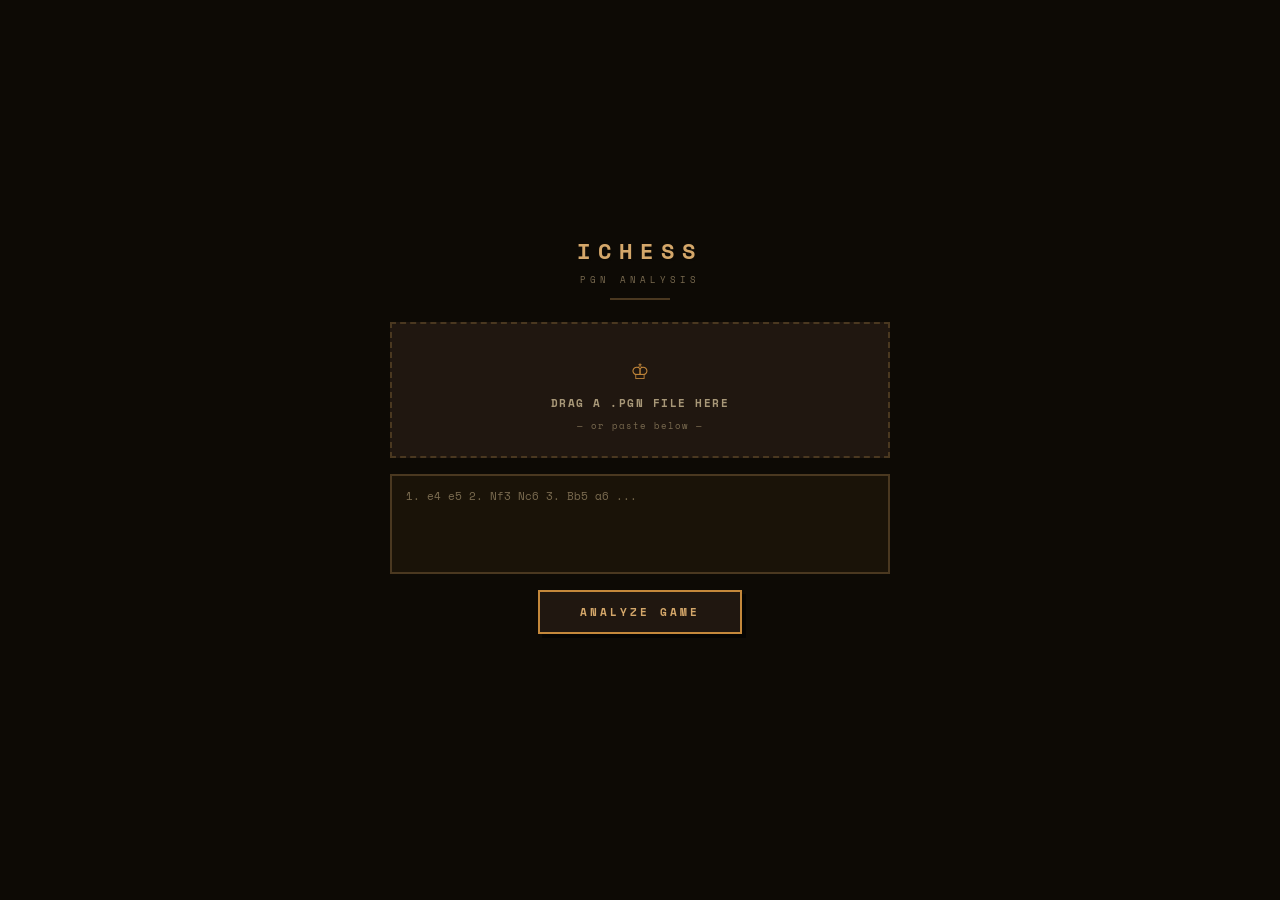
==== pgn/index.html @ dcc6f766 "PGN added (bit buggy)" ====
<!DOCTYPE html>
<html lang="en">
<head>
  <meta charset="UTF-8">
  <meta name="viewport" content="width=device-width, initial-scale=1.0">
  <title>iChess — PGN Analysis</title>
  <link rel="stylesheet" href="index.css">
</head>
<body>
  <div id="app">
    <!-- ─── Input Screen ──────────────────────────────────────────────── -->
    <div id="input-screen">
      <div class="input-header">
        <div class="input-title">iChess</div>
        <div class="input-sub">PGN ANALYSIS</div>
        <div class="input-divider"></div>
      </div>
      <div id="drop-zone">
        <div class="drop-icon">♔</div>
        <div class="drop-text">Drag a .pgn file here</div>
        <div class="drop-or">— or paste below —</div>
      </div>
      <textarea id="pgn-input" placeholder="1. e4 e5 2. Nf3 Nc6 3. Bb5 a6 ..." spellcheck="false"></textarea>
      <button id="analyze-btn">ANALYZE GAME</button>
      <div id="error-msg"></div>
    </div>

    <!-- ─── Analysis Screen ───────────────────────────────────────────── -->
    <div id="analysis-screen" style="display:none">
      <div class="analysis-header">
        <div class="analysis-brand">
          <div class="analysis-title">iChess</div>
          <div class="analysis-sub">PGN ANALYSIS</div>
        </div>
        <div class="header-spacer"></div>
        <button id="back-btn" class="header-btn">NEW GAME</button>
      </div>

      <div id="progress-bar" style="display:none">
        <div class="progress-track">
          <div class="progress-fill" id="progress-fill"></div>
        </div>
        <div class="progress-label" id="progress-label">Analyzing move 0 / 0...</div>
      </div>

      <div class="analysis-layout">
        <!-- Left: Board -->
        <div class="board-panel">
          <div class="board-wrapper">
            <div class="eval-column">
              <div class="eval-label">BLACK</div>
              <div id="eval-bar">
                <div id="eval-fill"></div>
              </div>
              <div id="eval-text">0.0</div>
              <div class="eval-label">WHITE</div>
            </div>
            <div class="board-column">
              <div id="board"></div>
              <div class="board-controls">
                <button class="ctrl-btn" id="btn-start">⏮</button>
                <button class="ctrl-btn" id="btn-prev">◀</button>
                <span id="move-counter">0 / 0</span>
                <button class="ctrl-btn" id="btn-next">▶</button>
                <button class="ctrl-btn" id="btn-end">⏭</button>
              </div>
            </div>
          </div>
        </div>

        <!-- Right: Info Panel -->
        <div class="info-panel">
          <div id="accuracy-widget"></div>
          <div id="move-list-container">
            <div class="move-list-header">MOVES</div>
            <div id="move-list"></div>
          </div>
          <div id="tallies"></div>
        </div>
      </div>
    </div>
  </div>
  <script src="../engine/chess_min.js"></script>
  <script src="index.js"></script>
</body>
</html>
---- pgn/index.css ----
@import url('https://fonts.googleapis.com/css2?family=Space+Mono:wght@400;700&display=swap');

*, *::before, *::after { box-sizing: border-box; margin: 0; padding: 0; }

:root {
  --olive-vivid:   #C4883B;
  --olive-bright:  #D4A76A;
  --olive-mid:     #8B6914;
  --olive-border:  rgba(196,136,59,0.45);
  --bg-panel:      #1A1308;
  --bg-deep:       #0D0A05;
  --bg-card:       #201710;
  --bg-hover:      #28200F;
  --border-strong: #4A3820;
  --danger:        #B84A4A;
  --grey-fish:     #F0E6D4;
  --text-main:     #F0E6D4;
  --text-soft:     #A89878;
  --text-dim:      #7A6B50;
  --font-mono:     'Space Mono', ui-monospace, monospace;
  --square-light:  #E8D9B0;
  --square-dark:   #A0784C;
  --square-hl:     rgba(196,136,59,0.42);
}

html, body {
  width: 100%; height: 100%;
  background: var(--bg-deep);
  font-family: var(--font-mono);
  color: var(--text-main);
  overflow: hidden;
}

#app {
  width: 100%; height: 100%;
  display: flex;
  flex-direction: column;
}

/* ═══════════════════════════════════════════════════════════════════════════
   INPUT SCREEN
   ═══════════════════════════════════════════════════════════════════════════ */

#input-screen {
  display: flex;
  flex-direction: column;
  align-items: center;
  justify-content: center;
  height: 100%;
  gap: 16px;
  padding: 40px 24px;
}

.input-header {
  text-align: center;
  margin-bottom: 6px;
}

.input-title {
  font-size: 22px;
  font-weight: 700;
  letter-spacing: 8px;
  text-transform: uppercase;
  color: var(--olive-bright);
  text-shadow: 2px 2px 0 var(--bg-deep);
}

.input-sub {
  font-size: 9px;
  letter-spacing: 4px;
  text-transform: uppercase;
  color: var(--text-dim);
  margin-top: 6px;
}

.input-divider {
  width: 60px;
  height: 2px;
  background: var(--border-strong);
  margin: 12px auto 0;
}

#drop-zone {
  width: 100%;
  max-width: 500px;
  border: 2px dashed var(--border-strong);
  background: var(--bg-card);
  padding: 24px;
  text-align: center;
  cursor: pointer;
  transition: all .12s steps(2,end);
}

#drop-zone.dragover {
  border-color: var(--olive-vivid);
  background: var(--bg-hover);
  box-shadow: inset 0 0 30px rgba(196,136,59,0.08);
}

.drop-icon {
  font-size: 28px;
  color: var(--olive-vivid);
  margin-bottom: 6px;
}

.drop-text {
  font-size: 11px;
  font-weight: 700;
  letter-spacing: 1.5px;
  text-transform: uppercase;
  color: var(--text-soft);
}

.drop-or {
  font-size: 9px;
  color: var(--text-dim);
  margin-top: 8px;
  letter-spacing: 1px;
}

#pgn-input {
  width: 100%;
  max-width: 500px;
  height: 100px;
  background: var(--bg-panel);
  border: 2px solid var(--border-strong);
  color: var(--text-main);
  font-family: var(--font-mono);
  font-size: 11px;
  line-height: 1.6;
  padding: 12px 14px;
  resize: none;
  outline: none;
  transition: border-color .1s steps(2,end);
}

#pgn-input:focus {
  border-color: var(--olive-vivid);
  box-shadow: 4px 4px 0 rgba(0,0,0,.5);
}

#pgn-input::placeholder { color: var(--text-dim); }

#analyze-btn {
  padding: 12px 40px;
  font-family: var(--font-mono);
  font-size: 11px;
  font-weight: 700;
  letter-spacing: 3px;
  text-transform: uppercase;
  background: var(--bg-card);
  border: 2px solid var(--olive-vivid);
  color: var(--olive-bright);
  cursor: pointer;
  transition: all .1s steps(2,end);
  box-shadow: 4px 4px 0 rgba(0,0,0,.6);
}

#analyze-btn:hover {
  transform: translate(-1px,-1px);
  box-shadow: 5px 5px 0 rgba(0,0,0,.6);
  background: var(--bg-hover);
  color: #fff;
}

#analyze-btn:active {
  transform: translate(2px,2px);
  box-shadow: 1px 1px 0 rgba(0,0,0,.6);
}

#error-msg {
  font-size: 11px;
  color: var(--danger);
  min-height: 16px;
  letter-spacing: .5px;
}

/* ═══════════════════════════════════════════════════════════════════════════
   ANALYSIS SCREEN
   ═══════════════════════════════════════════════════════════════════════════ */

#analysis-screen {
  display: flex;
  flex-direction: column;
  height: 100%;
}

/* ─── Header ───────────────────────────────────────────────────────────── */

.analysis-header {
  display: flex;
  align-items: center;
  padding: 8px 16px;
  border-bottom: 2px solid var(--border-strong);
  background: var(--bg-panel);
  flex-shrink: 0;
  gap: 12px;
}

.analysis-brand { display: flex; align-items: baseline; gap: 10px; }

.analysis-title {
  font-size: 12px;
  font-weight: 700;
  letter-spacing: 4px;
  text-transform: uppercase;
  color: var(--olive-bright);
}

.analysis-sub {
  font-size: 8px;
  letter-spacing: 2px;
  text-transform: uppercase;
  color: var(--text-dim);
}

.header-spacer { flex: 1; }

.header-btn {
  padding: 5px 12px;
  font-family: var(--font-mono);
  font-size: 9px;
  font-weight: 700;
  letter-spacing: 1.5px;
  text-transform: uppercase;
  background: var(--bg-card);
  border: 2px solid var(--border-strong);
  color: var(--text-soft);
  cursor: pointer;
  transition: all .1s steps(2,end);
  box-shadow: 2px 2px 0 rgba(0,0,0,.5);
}

.header-btn:hover {
  transform: translate(-1px,-1px);
  box-shadow: 3px 3px 0 rgba(0,0,0,.5);
  border-color: var(--olive-vivid);
  color: var(--text-main);
}

/* ─── Progress ─────────────────────────────────────────────────────────── */

#progress-bar {
  padding: 8px 16px;
  background: var(--bg-panel);
  border-bottom: 2px solid var(--border-strong);
  flex-shrink: 0;
}

.progress-track {
  width: 100%;
  height: 6px;
  background: var(--bg-deep);
  border: 1px solid var(--border-strong);
  overflow: hidden;
}

.progress-fill {
  height: 100%;
  width: 0%;
  background: repeating-linear-gradient(90deg, var(--olive-vivid) 0 8px, var(--olive-mid) 8px 16px);
  transition: width .3s steps(8,end);
}

.progress-label {
  font-size: 9px;
  color: var(--text-dim);
  margin-top: 4px;
  letter-spacing: .5px;
}

/* ─── Main Layout ──────────────────────────────────────────────────────── */

.analysis-layout {
  flex: 1;
  display: flex;
  overflow: hidden;
  min-height: 0;
}

/* ─── Board Panel (left) ───────────────────────────────────────────────── */

.board-panel {
  flex: 1;
  display: flex;
  align-items: center;
  justify-content: center;
  padding: 12px;
  min-width: 0;
  overflow: hidden;
}

.board-wrapper {
  display: flex;
  align-items: stretch;
  gap: 8px;
  max-height: 100%;
}

.eval-column {
  display: flex;
  flex-direction: column;
  align-items: center;
  gap: 4px;
  flex-shrink: 0;
}

.eval-label {
  font-size: 7px;
  font-weight: 700;
  letter-spacing: 2px;
  text-transform: uppercase;
  color: var(--text-dim);
  writing-mode: vertical-rl;
  text-orientation: mixed;
}

.eval-label:first-child { writing-mode: horizontal-tb; }
.eval-label:last-child  { writing-mode: horizontal-tb; }

#eval-bar {
  width: 16px;
  flex: 1;
  background: var(--bg-deep);
  border: 1px solid var(--border-strong);
  position: relative;
  overflow: hidden;
  min-height: 200px;
}

#eval-fill {
  position: absolute;
  bottom: 0;
  width: 100%;
  height: 50%;
  background: var(--grey-fish);
  transition: height .3s steps(6,end);
}

#eval-text {
  font-size: 9px;
  font-weight: 700;
  color: var(--olive-bright);
  text-align: center;
  min-width: 28px;
}

.board-column {
  display: flex;
  flex-direction: column;
  align-items: center;
  gap: 8px;
}

#board {
  display: grid;
  grid-template-columns: repeat(8, 1fr);
  grid-template-rows: repeat(8, 1fr);
  aspect-ratio: 1;
  width: min(460px, calc(100vmin - 160px));
  height: min(460px, calc(100vmin - 160px));
  border: 3px solid var(--border-strong);
  box-shadow: 4px 4px 0 rgba(0,0,0,.6);
  user-select: none;
  flex-shrink: 0;
}

.board-square {
  position: relative;
  display: flex;
  align-items: center;
  justify-content: center;
  cursor: pointer;
}

.board-square.light { background: var(--square-light); }
.board-square.dark  { background: var(--square-dark); }

.board-square.last-from { background: var(--square-hl) !important; }
.board-square.last-to   { background: rgba(196,136,59,0.55) !important; }

.board-square .piece-img {
  width: 88%;
  height: 88%;
  pointer-events: none;
  image-rendering: auto;
}

.board-square .class-icon {
  position: absolute;
  bottom: -1px;
  right: -1px;
  width: 20px;
  height: 20px;
  pointer-events: none;
  z-index: 2;
  border-radius: 50%;
  overflow: visible;
}

.board-controls {
  display: flex;
  align-items: center;
  gap: 6px;
}

.ctrl-btn {
  width: 30px;
  height: 30px;
  background: var(--bg-card);
  border: 2px solid var(--border-strong);
  color: var(--text-soft);
  font-size: 13px;
  cursor: pointer;
  display: flex;
  align-items: center;
  justify-content: center;
  transition: all .08s steps(2,end);
  box-shadow: 2px 2px 0 rgba(0,0,0,.5);
}

.ctrl-btn:hover {
  transform: translate(-1px,-1px);
  box-shadow: 3px 3px 0 rgba(0,0,0,.5);
  border-color: var(--olive-vivid);
  color: var(--text-main);
}

.ctrl-btn:active {
  transform: translate(1px,1px);
  box-shadow: 0 0 0 rgba(0,0,0,.5);
}

#move-counter {
  font-size: 10px;
  font-weight: 700;
  color: var(--text-dim);
  min-width: 56px;
  text-align: center;
  letter-spacing: 1px;
}

/* ─── Info Panel (right) ───────────────────────────────────────────────── */

.info-panel {
  width: 280px;
  flex-shrink: 0;
  display: flex;
  flex-direction: column;
  border-left: 2px solid var(--border-strong);
  background: var(--bg-panel);
  overflow: hidden;
}

/* ─── Accuracy Widget ──────────────────────────────────────────────────── */

#accuracy-widget {
  padding: 10px;
  border-bottom: 2px solid var(--border-strong);
  flex-shrink: 0;
}

.acc-grid {
  display: grid;
  grid-template-columns: 1fr 1fr;
  gap: 6px;
}

.acc-card {
  background: var(--bg-card);
  border: 2px solid var(--border-strong);
  padding: 8px 6px;
  text-align: center;
  box-shadow: 2px 2px 0 rgba(0,0,0,.5);
}

.acc-card.active { border-color: var(--olive-vivid); }

.acc-side {
  font-size: 8px;
  font-weight: 700;
  letter-spacing: 2px;
  text-transform: uppercase;
  color: var(--text-dim);
  margin-bottom: 4px;
}

.acc-card.active .acc-side { color: var(--olive-bright); }

.acc-val {
  font-size: 18px;
  font-weight: 700;
  color: var(--text-main);
  text-shadow: 1px 1px 0 var(--bg-deep);
  line-height: 1;
}

.acc-card.active .acc-val { color: var(--olive-bright); }

.acc-sub {
  font-size: 9px;
  color: var(--text-dim);
  margin-top: 3px;
}

/* ─── Move List ────────────────────────────────────────────────────────── */

.move-list-header {
  font-size: 8px;
  font-weight: 700;
  letter-spacing: 2px;
  text-transform: uppercase;
  color: var(--text-dim);
  padding: 8px 12px 4px;
}

#move-list-container {
  flex: 1;
  overflow-y: auto;
  min-height: 0;
}

#move-list-container::-webkit-scrollbar { width: 5px; }
#move-list-container::-webkit-scrollbar-track { background: var(--bg-deep); }
#move-list-container::-webkit-scrollbar-thumb { background: var(--border-strong); }

.move-row {
  display: flex;
  align-items: center;
  padding: 3px 12px;
  cursor: pointer;
  transition: background .08s steps(2,end);
  gap: 3px;
}

.move-row:hover { background: var(--bg-hover); }

.move-row.active {
  background: var(--bg-card);
  border-left: 3px solid var(--olive-vivid);
  padding-left: 9px;
}

.move-num {
  font-size: 9px;
  font-weight: 700;
  color: var(--text-dim);
  min-width: 22px;
  text-align: right;
  letter-spacing: .5px;
}

.move-san {
  font-size: 11px;
  font-weight: 700;
  color: var(--text-main);
  min-width: 48px;
  padding: 2px 4px;
  letter-spacing: .3px;
  border: 1px solid transparent;
}

.move-san.active-move {
  background: var(--bg-card);
  border-color: var(--olive-vivid);
  border-radius: 0;
}

.move-class {
  width: 16px;
  height: 16px;
  flex-shrink: 0;
}

.move-class svg {
  width: 100%;
  height: 100%;
}

/* ─── Tallies ──────────────────────────────────────────────────────────── */

#tallies {
  padding: 8px 10px;
  border-top: 2px solid var(--border-strong);
  flex-shrink: 0;
}

.tally-title {
  font-size: 8px;
  font-weight: 700;
  letter-spacing: 2px;
  text-transform: uppercase;
  color: var(--text-dim);
  margin-bottom: 5px;
}

.tally-bar {
  display: flex;
  height: 8px;
  overflow: hidden;
  border: 1px solid var(--border-strong);
  margin-bottom: 6px;
}

.tally-segment {
  height: 100%;
  transition: width .3s steps(6,end);
}

.tally-legend {
  display: flex;
  flex-wrap: wrap;
  gap: 4px 10px;
}

.tally-item {
  font-size: 9px;
  color: var(--text-soft);
  display: flex;
  align-items: center;
  gap: 3px;
}

.tally-dot {
  width: 5px;
  height: 5px;
  flex-shrink: 0;
}

/* ═══════════════════════════════════════════════════════════════════════════
   RESPONSIVE
   ═══════════════════════════════════════════════════════════════════════════ */

@media (max-width: 900px) {
  .analysis-layout {
    flex-direction: column;
  }
  .board-panel {
    flex: none;
    padding: 8px;
  }
  .board-wrapper {
    flex-direction: row;
  }
  #board {
    width: min(380px, calc(100vmin - 140px));
    height: min(380px, calc(100vmin - 140px));
  }
  .info-panel {
    width: 100%;
    border-left: none;
    border-top: 2px solid var(--border-strong);
    flex: 1;
    min-height: 0;
  }
}

@media (max-width: 600px) {
  .analysis-header {
    padding: 6px 10px;
  }
  .analysis-title {
    font-size: 10px;
    letter-spacing: 3px;
  }
  .board-panel { padding: 4px; }
  #board {
    width: min(320px, calc(100vmin - 120px));
    height: min(320px, calc(100vmin - 120px));
    border-width: 2px;
  }
  .eval-column { display: none; }
  .board-controls { gap: 4px; }
  .ctrl-btn { width: 28px; height: 28px; font-size: 12px; }
  .info-panel { width: 100%; }
  .acc-val { font-size: 16px; }
}

@media (min-width: 1400px) {
  #board {
    width: 520px;
    height: 520px;
  }
  .info-panel { width: 320px; }
}
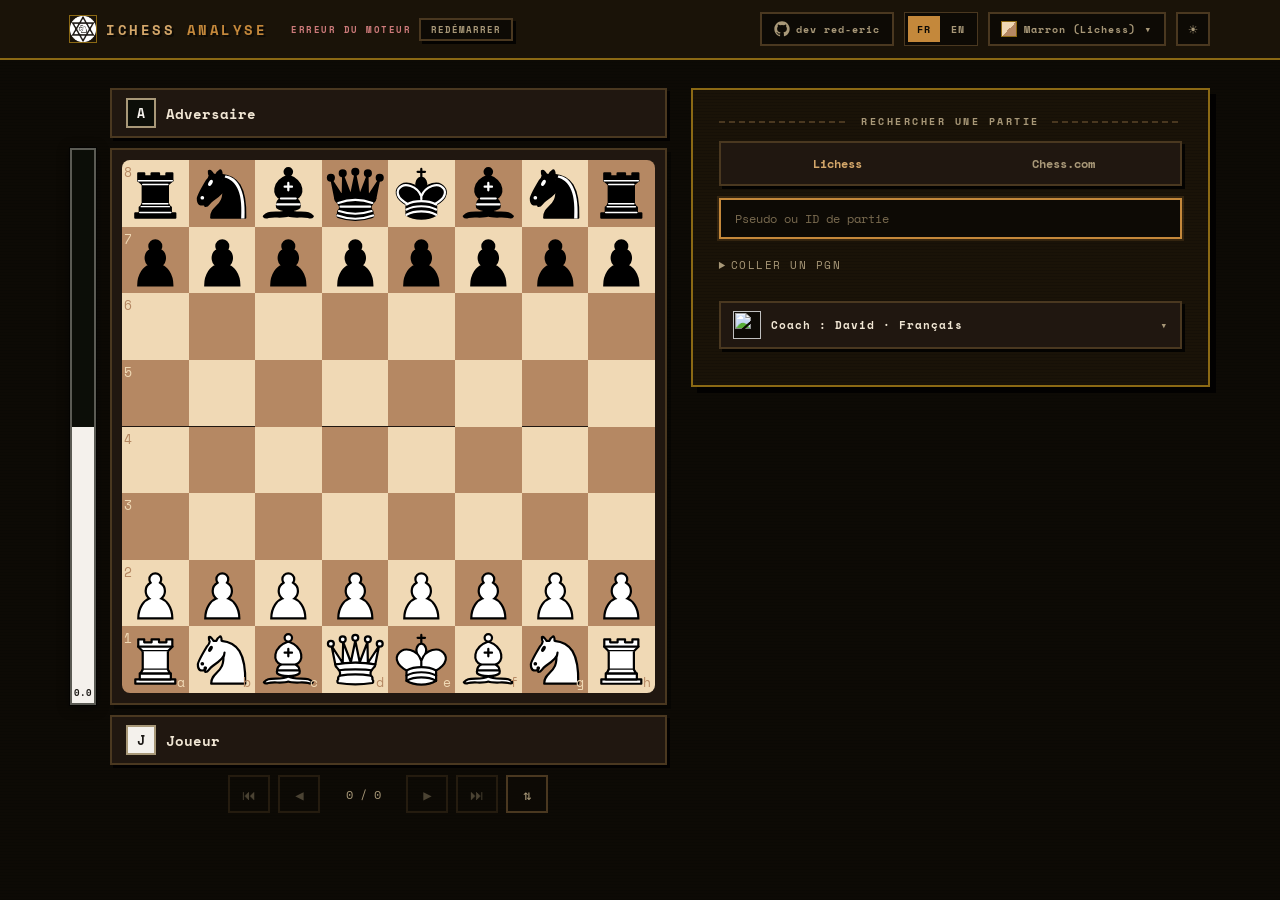
==== commit d852963f: "Analysis added" ====
--- a/pgn/index.html
+++ b/pgn/index.html
@@ -1,86 +1,29 @@
-<!DOCTYPE html>
+<!doctype html>
 <html lang="en">
-<head>
-  <meta charset="UTF-8">
-  <meta name="viewport" content="width=device-width, initial-scale=1.0">
-  <title>iChess — PGN Analysis</title>
-  <link rel="stylesheet" href="index.css">
-</head>
-<body>
-  <div id="app">
-    <!-- ─── Input Screen ──────────────────────────────────────────────── -->
-    <div id="input-screen">
-      <div class="input-header">
-        <div class="input-title">iChess</div>
-        <div class="input-sub">PGN ANALYSIS</div>
-        <div class="input-divider"></div>
-      </div>
-      <div id="drop-zone">
-        <div class="drop-icon">♔</div>
-        <div class="drop-text">Drag a .pgn file here</div>
-        <div class="drop-or">— or paste below —</div>
-      </div>
-      <textarea id="pgn-input" placeholder="1. e4 e5 2. Nf3 Nc6 3. Bb5 a6 ..." spellcheck="false"></textarea>
-      <button id="analyze-btn">ANALYZE GAME</button>
-      <div id="error-msg"></div>
-    </div>
-
-    <!-- ─── Analysis Screen ───────────────────────────────────────────── -->
-    <div id="analysis-screen" style="display:none">
-      <div class="analysis-header">
-        <div class="analysis-brand">
-          <div class="analysis-title">iChess</div>
-          <div class="analysis-sub">PGN ANALYSIS</div>
-        </div>
-        <div class="header-spacer"></div>
-        <button id="back-btn" class="header-btn">NEW GAME</button>
-      </div>
-
-      <div id="progress-bar" style="display:none">
-        <div class="progress-track">
-          <div class="progress-fill" id="progress-fill"></div>
-        </div>
-        <div class="progress-label" id="progress-label">Analyzing move 0 / 0...</div>
-      </div>
-
-      <div class="analysis-layout">
-        <!-- Left: Board -->
-        <div class="board-panel">
-          <div class="board-wrapper">
-            <div class="eval-column">
-              <div class="eval-label">BLACK</div>
-              <div id="eval-bar">
-                <div id="eval-fill"></div>
-              </div>
-              <div id="eval-text">0.0</div>
-              <div class="eval-label">WHITE</div>
-            </div>
-            <div class="board-column">
-              <div id="board"></div>
-              <div class="board-controls">
-                <button class="ctrl-btn" id="btn-start">⏮</button>
-                <button class="ctrl-btn" id="btn-prev">◀</button>
-                <span id="move-counter">0 / 0</span>
-                <button class="ctrl-btn" id="btn-next">▶</button>
-                <button class="ctrl-btn" id="btn-end">⏭</button>
-              </div>
-            </div>
-          </div>
-        </div>
-
-        <!-- Right: Info Panel -->
-        <div class="info-panel">
-          <div id="accuracy-widget"></div>
-          <div id="move-list-container">
-            <div class="move-list-header">MOVES</div>
-            <div id="move-list"></div>
-          </div>
-          <div id="tallies"></div>
-        </div>
-      </div>
-    </div>
-  </div>
-  <script src="../engine/chess_min.js"></script>
-  <script src="index.js"></script>
-</body>
+  <head>
+    <meta charset="UTF-8" />
+    <link rel="icon" type="image/svg+xml" href="./16.png" />
+    <meta name="viewport" content="width=device-width, initial-scale=1.0" />
+    <title>iChess — PGN Analysis</title>
+    <link rel="preconnect" href="https://fonts.googleapis.com" />
+    <link rel="preconnect" href="https://fonts.gstatic.com" crossorigin />
+    <link
+      href="https://fonts.googleapis.com/css2?family=DM+Sans:wght@400;500;600;700&family=Space+Mono:wght@400;700&display=swap"
+      rel="stylesheet"
+    />
+    <script>
+      // Default to the iChess menu's dark theme on first visit.
+      try {
+        if (localStorage.getItem("chessh_dark_mode") === null) {
+          localStorage.setItem("chessh_dark_mode", "1");
+        }
+      } catch (e) {}
+    </script>
+    <script type="module" crossorigin src="./assets/index-0260mLhU.js"></script>
+    <link rel="stylesheet" crossorigin href="./assets/index-C4MdH8OI.css">
+    <link rel="stylesheet" href="./ichess-theme.css">
+  </head>
+  <body>
+    <div id="root"></div>
+  </body>
 </html>
--- a/pgn/assets/index-C4MdH8OI.css
+++ b/pgn/assets/index-C4MdH8OI.css
@@ -0,0 +1 @@
+*{box-sizing:border-box;margin:0;padding:0}:root{--lightningcss-light:initial;--lightningcss-dark: ;color-scheme:light;--olive-vivid:#4a7c1f;--olive-mid:#5a8a30;--olive-dark:#3a5e1e;--olive-glow:#4a7c1f26;--olive-border:#4a7c1f4d;--bg-deep:#f4f1ec;--bg-panel:#faf8f5;--bg-card:#fff;--bg-hover:#eeeae3;--border-soft:#4a7c1f1f;--border-strong:#4a7c1f47;--grey-fish:#1a1714;--grey-scale:#5a5248;--grey-shadow:#c8c0b4;--text-main:#2e2a24;--text-soft:#7a7060;--text-dim:#b0a898;--danger:#c0392b;--piece-white:#f4f1ec;--piece-black:#1a1714;--on-piece-white:#1a1714;--on-piece-black:#f4f1ec;--on-primary:#fff;--row-alt:#4a7c1f08;--nav-bg:#faf8f5e0;--shadow-panel:0 24px 70px #00000014;--font-mono:"Space Mono", monospace;--font-body:"DM Sans", sans-serif;--radius-card:14px;--radius-sm:8px;--nav-height:58px;--transition:.22s cubic-bezier(.4, 0, .2, 1);--eval-w:26px;--board-gap:14px}:root[data-theme=dark]{--lightningcss-light: ;--lightningcss-dark:initial;color-scheme:dark;--olive-vivid:#81b64c;--olive-mid:#6fa440;--olive-dark:#588234;--olive-glow:#81b64c2e;--olive-border:#81b64c59;--bg-deep:#14170f;--bg-panel:#1a1e13;--bg-card:#21261a;--bg-hover:#2a3020;--border-soft:#81b64c24;--border-strong:#81b64c4d;--grey-fish:#eeeae3;--grey-scale:#b7b0a0;--grey-shadow:#454a3b;--text-main:#ece8de;--text-soft:#a39c8c;--text-dim:#8a8372;--danger:#e0574a;--piece-white:#f4f1ec;--piece-black:#0c0e08;--on-primary:#10140b;--row-alt:#81b64c0d;--nav-bg:#14170fe0;--shadow-panel:0 24px 70px #00000073}html,body,#root{min-height:100vh}html,body{max-width:100%;overflow-x:hidden}@supports (overflow-x:clip){html,body{overflow-x:clip}}body{background:var(--bg-deep);color:var(--text-main);font-family:var(--font-body);background-image:radial-gradient(ellipse 70% 50% at 50% 0%, var(--olive-glow) 0%, transparent 65%), radial-gradient(ellipse 40% 40% at 80% 80%, var(--olive-glow) 0%, transparent 60%);transition:background-color var(--transition), color var(--transition);background-attachment:fixed}button{font-family:inherit}img{max-width:100%}select option{background:var(--bg-card);color:var(--text-main)}.navbar{z-index:100;background:var(--nav-bg);-webkit-backdrop-filter:blur(12px);border-bottom:1px solid var(--border-strong);transition:background-color var(--transition), border-color var(--transition);position:sticky;top:0}.navbar-inner{max-width:1180px;height:var(--nav-height);align-items:center;gap:16px;margin:0 auto;padding:0 20px;display:flex}.nav-brand{flex:0 auto;align-items:center;gap:10px;min-width:0;display:flex}.app-icon{width:26px;height:26px;box-shadow:0 0 0 1px var(--border-strong);border-radius:6px;flex-shrink:0}h1{font-family:var(--font-mono);letter-spacing:2.5px;text-transform:uppercase;color:var(--grey-fish);white-space:nowrap;text-overflow:ellipsis;min-width:0;font-size:14px;font-weight:700;overflow:hidden}.nav-brand-sub{color:var(--olive-vivid)}h2{font-family:var(--font-mono);letter-spacing:1.5px;text-transform:uppercase;color:var(--text-main);font-size:12px;font-weight:700}.nav-status{font-family:var(--font-mono);color:var(--text-soft);letter-spacing:1px;align-items:center;gap:8px;min-width:0;margin-left:8px;font-size:11px;display:inline-flex}.nav-status-text{white-space:nowrap}.nav-status-text.error{color:var(--danger);font-weight:700}.nav-actions{flex-shrink:0;align-items:center;gap:10px;margin-left:auto;display:flex}.lang-switch{background:var(--bg-card);border:1px solid var(--border-strong);border-radius:20px;flex-shrink:0;gap:2px;height:34px;padding:3px;display:inline-flex}.lang-switch button{min-width:32px;font-family:var(--font-mono);letter-spacing:1px;color:var(--text-soft);cursor:pointer;transition:all var(--transition);background:0 0;border:none;border-radius:16px;padding:0 8px;font-size:10px;font-weight:700}.lang-switch button:hover:not(.active){color:var(--text-main);background:var(--bg-hover)}.lang-switch button.active{background:var(--olive-vivid);color:var(--on-primary);box-shadow:0 0 10px var(--olive-glow)}.nav-dev{background:var(--bg-card);border:1px solid var(--border-strong);height:34px;font-family:var(--font-mono);letter-spacing:1px;color:var(--text-main);cursor:pointer;transition:all var(--transition);border-radius:20px;flex-shrink:0;align-items:center;gap:6px;padding:0 12px;font-size:10px;font-weight:700;display:inline-flex}.nav-dev:hover{border-color:var(--olive-vivid);box-shadow:0 0 12px var(--olive-glow);color:var(--olive-vivid)}.nav-dev svg{flex-shrink:0}.nav-menu{position:relative}.nav-btn{background:var(--bg-card);border:1px solid var(--border-strong);height:34px;font-family:var(--font-mono);letter-spacing:1px;color:var(--text-main);cursor:pointer;transition:all var(--transition);border-radius:20px;align-items:center;gap:8px;padding:0 12px;font-size:10px;font-weight:700;display:inline-flex}.nav-btn:hover,.nav-btn.open{border-color:var(--olive-vivid);box-shadow:0 0 12px var(--olive-glow)}.nav-caret{color:var(--text-soft);transition:transform var(--transition);font-size:11px}.nav-btn.open .nav-caret{transform:rotate(180deg)}.theme-swatch-mini{width:14px;height:14px;box-shadow:0 0 0 1px var(--border-strong);border-radius:4px;flex-shrink:0}.theme-toggle{border:1px solid var(--border-strong);background:var(--bg-card);cursor:pointer;width:34px;height:34px;transition:all var(--transition);border-radius:50%;flex-shrink:0;justify-content:center;align-items:center;font-size:15px;display:inline-flex}.theme-toggle:hover{border-color:var(--olive-vivid);box-shadow:0 0 12px var(--olive-glow)}.nav-popover{background:var(--bg-panel);border:1px solid var(--border-strong);border-radius:var(--radius-card);width:300px;max-width:calc(100vw - 24px);box-shadow:var(--shadow-panel);padding:14px;animation:.18s fadeUp;position:absolute;top:calc(100% + 12px);right:0}.popover-title{font-family:var(--font-mono);letter-spacing:2px;text-transform:uppercase;color:var(--text-dim);margin-bottom:10px;font-size:10px;font-weight:700}.theme-options{grid-template-columns:repeat(2,minmax(0,1fr));gap:8px;display:grid}.theme-option{background:var(--bg-card);border:2px solid var(--border-soft);border-radius:var(--radius-sm);cursor:pointer;text-align:left;min-width:0;transition:all var(--transition);align-items:center;gap:10px;padding:7px 9px;display:flex}.theme-option:hover{border-color:var(--olive-border);background:var(--bg-hover)}.theme-option.active{border-color:var(--olive-vivid);background:var(--olive-glow)}.theme-option-swatch{width:30px;height:30px;box-shadow:0 0 0 1px var(--border-strong);border-radius:6px;flex-shrink:0;display:flex;overflow:hidden}.theme-option-swatch span{flex:1}.theme-option-name{min-width:0;font-family:var(--font-mono);color:var(--text-main);font-size:10px;font-weight:700;line-height:1.3}.btn.tiny{letter-spacing:1px;padding:3px 10px;font-size:9px}.app{max-width:1180px;margin:0 auto;padding:28px 20px 60px}.layout{grid-template-columns:minmax(0,1.15fr) minmax(0,1fr);align-items:start;gap:24px;display:grid}.layout>*{min-width:0}.summary{grid-column:1/-1}.spinner{border:2px solid var(--border-strong);border-top-color:var(--olive-vivid);vertical-align:middle;border-radius:50%;flex-shrink:0;width:16px;height:16px;animation:.8s linear infinite spin;display:inline-block}.spinner.lg{border-width:4px;width:44px;height:44px}.btn.primary .spinner{border-color:#ffffff59;border-top-color:var(--on-primary)}@keyframes spin{to{transform:rotate(360deg)}}.panel{background:var(--bg-panel);border:1px solid var(--border-soft);min-width:0;box-shadow:0 0 0 1px #4a7c1f0a inset, var(--shadow-panel), 0 0 80px #4a7c1f0a;border-radius:18px;padding:24px 26px;animation:.28s fadeUp}@keyframes fadeUp{0%{opacity:0;transform:translateY(8px)}to{opacity:1;transform:translateY(0)}}.section-divider{align-items:center;gap:12px;margin:22px 0 12px;display:flex}.section-divider:first-child{margin-top:0}.section-divider span{font-family:var(--font-mono);letter-spacing:2.5px;text-transform:uppercase;color:var(--text-dim);white-space:nowrap;font-size:10px;font-weight:700}.section-divider:before,.section-divider:after{content:"";background:linear-gradient(90deg, transparent, var(--border-strong), transparent);flex:1;height:1px}.board-col{flex-direction:column;gap:10px;width:100%;min-width:0;max-width:100%;display:flex}.board-wrap{gap:var(--board-gap);align-items:stretch;width:100%;min-width:0;max-width:100%;display:flex}.board-frame{background:var(--bg-card);border:1px solid var(--border-strong);border-radius:var(--radius-card);flex:1 1 0;min-width:0;max-width:100%;padding:10px;box-shadow:0 8px 30px #4a7c1f14}.board-stage{width:100%;min-width:0;max-width:100%;position:relative}.board-stage>div{width:100%!important;min-width:0!important;max-width:100%!important}.board-stage>div>div{max-width:100%!important}.board-overlay{pointer-events:none;z-index:5;position:absolute;inset:0}.sq-badge{width:12.5%;height:12.5%;animation:.18s pop;position:absolute}.sq-badge .cls-icon{filter:drop-shadow(0 1px 2px #00000059);width:46%;height:46%;position:absolute;top:0;right:0;transform:translate(32%,-32%)}@keyframes pop{0%{opacity:0;transform:scale(.6)}to{opacity:1;transform:scale(1)}}.board-busy{-webkit-backdrop-filter:blur(1px);backdrop-filter:blur(1px);z-index:6;background:#14170f59;border-radius:8px;justify-content:center;align-items:center;display:flex;position:absolute;inset:0}.cls-icon{flex-shrink:0;width:20px;height:20px;display:inline-flex}.cls-icon svg{width:100%;height:100%;display:block}.player-bar{min-width:0;margin-left:calc(var(--eval-w) + var(--board-gap));background:var(--bg-card);border:1px solid var(--border-soft);border-radius:var(--radius-sm);align-items:center;gap:10px;padding:8px 14px;display:flex}.player-name{min-width:0;color:var(--text-main);text-overflow:ellipsis;white-space:nowrap;flex:1;font-size:14px;font-weight:700;overflow:hidden}.player-avatar{border:2px solid var(--grey-scale);width:30px;height:30px;font-family:var(--font-mono);text-transform:uppercase;-webkit-user-select:none;user-select:none;border-radius:50%;flex-shrink:0;justify-content:center;align-items:center;font-size:13px;font-weight:700;line-height:1;display:inline-flex}.player-avatar.white{background:var(--piece-white);color:var(--on-piece-white)}.player-avatar.black{background:var(--piece-black);color:var(--on-piece-black)}.player-avatar.sm{border-width:1.5px;width:22px;height:22px;font-size:10px}.player-pip{border:1px solid var(--grey-scale);vertical-align:middle;border-radius:3px;flex-shrink:0;width:12px;height:12px;display:inline-block}.player-pip.white{background:var(--piece-white)}.player-pip.black{background:var(--piece-black)}.nav-row{margin-left:calc(var(--eval-w) + var(--board-gap));flex-wrap:wrap;justify-content:center;align-items:center;gap:8px;display:flex}.nav-count{text-align:center;min-width:70px;font-family:var(--font-mono);color:var(--text-soft);font-size:12px}.icon-btn{border-radius:var(--radius-sm);border:1px solid var(--border-strong);background:var(--bg-card);width:42px;height:38px;color:var(--text-main);cursor:pointer;transition:all var(--transition);font-size:14px}.icon-btn:hover:not(:disabled){background:var(--bg-hover);border-color:var(--olive-vivid)}.icon-btn:active:not(:disabled){transform:scale(.95)}.icon-btn:disabled{opacity:.4;cursor:not-allowed}.eval-bar{width:var(--eval-w);border-radius:var(--radius-sm);border:1px solid var(--border-strong);background:var(--piece-black);flex-shrink:0;position:relative;overflow:hidden;box-shadow:0 2px 10px #0000002e}:root[data-theme=dark] .eval-bar{border-color:#eeeae359;box-shadow:0 0 0 1px #0009,0 2px 12px #00000080}.eval-bar-white{background:var(--piece-white);transition:height .4s;position:absolute;bottom:0;left:0;right:0}.eval-bar.flipped .eval-bar-white{top:0;bottom:auto}.eval-bar-label{text-align:center;font-family:var(--font-mono);padding:4px 0;font-size:9px;font-weight:700;position:absolute;left:0;right:0}.eval-bar-label.top{top:0}.eval-bar-label.bottom{bottom:0}.eval-bar-label.on-white{color:var(--on-piece-white)}.eval-bar-label.on-black{color:var(--on-piece-black)}.card{background:var(--bg-card);border-radius:var(--radius-card);border:1px solid var(--border-soft);transition:border-color var(--transition), background var(--transition), box-shadow var(--transition);margin-bottom:4px;padding:14px 18px;position:relative;overflow:hidden}.card:before{content:"";background:linear-gradient(to bottom, var(--olive-vivid), var(--grey-scale));opacity:0;width:3px;transition:opacity var(--transition);border-radius:2px 0 0 2px;position:absolute;top:0;bottom:0;left:0}.card:hover{border-color:var(--border-strong);box-shadow:0 4px 16px #4a7c1f0f}.card:hover:before{opacity:1}.setting{background:var(--bg-card);border-radius:var(--radius-card);border:1px solid var(--border-soft);min-width:0;transition:border-color var(--transition), background var(--transition), box-shadow var(--transition);justify-content:space-between;align-items:center;gap:16px;margin-bottom:4px;padding:13px 18px;display:flex;position:relative;overflow:hidden}.setting:before{content:"";background:linear-gradient(to bottom, var(--olive-vivid), var(--grey-scale));opacity:0;width:3px;transition:opacity var(--transition);border-radius:2px 0 0 2px;position:absolute;top:0;bottom:0;left:0}.setting:hover{border-color:var(--border-strong);background:var(--bg-hover);box-shadow:0 4px 16px #4a7c1f0f}.setting:hover:before{opacity:1}.setting label,.setting>span{color:var(--text-main);letter-spacing:.2px;white-space:nowrap;font-size:14px;font-weight:600}.setting-help{color:var(--text-dim);font-size:11px;line-height:1.55;font-family:var(--font-mono);border-left:2px solid var(--border-soft);margin:0 4px 12px 18px;padding:5px 12px}.text-input{background:var(--bg-deep);border:1px solid var(--border-strong);border-radius:var(--radius-sm);width:100%;max-width:100%;color:var(--text-main);font-family:var(--font-mono);outline:none;padding:10px 14px;font-size:12px;transition:border-color .2s,box-shadow .2s}.text-input::placeholder{color:var(--text-dim)}.text-input.invalid{border-color:var(--danger);box-shadow:0 0 0 3px #c0392b1a}input:focus,select:focus,textarea:focus{border-color:var(--olive-vivid);box-shadow:0 0 0 3px var(--olive-glow);outline:none}.setting select{background:var(--bg-deep);border:1px solid var(--border-strong);border-radius:var(--radius-sm);min-width:0;max-width:100%;color:var(--text-main);font-family:var(--font-mono);cursor:pointer;outline:none;padding:8px 14px;font-size:12px}.error-text{font-family:var(--font-mono);color:var(--danger);overflow-wrap:anywhere;margin-top:10px;font-size:12px}.setting input[type=range]{background:var(--bg-deep);appearance:none;border:1px solid var(--border-strong);border-radius:4px;outline:none;flex:1;min-width:0;height:4px}.setting input[type=range]::-webkit-slider-thumb{appearance:none;background:var(--olive-vivid);border:2px solid var(--bg-card);cursor:pointer;border-radius:50%;width:17px;height:17px;transition:transform .15s,box-shadow .15s,background .15s;box-shadow:0 0 8px #00000040}.setting input[type=range]::-webkit-slider-thumb:hover{background:var(--olive-mid);transform:scale(1.25);box-shadow:0 0 14px #4a7c1f80}.setting input[type=range]::-moz-range-thumb{background:var(--olive-vivid);border:2px solid var(--bg-card);cursor:pointer;border-radius:50%;width:17px;height:17px}.toggle{flex-shrink:0;width:48px;height:26px;position:relative}.toggle input{display:none}.slider{background:var(--bg-deep);border:1px solid var(--border-strong);cursor:pointer;border-radius:34px;transition:all .3s;position:absolute;inset:0}.slider:before{content:"";background:var(--grey-shadow);border-radius:50%;width:20px;height:20px;transition:all .3s;position:absolute;top:2px;left:2px}.toggle input:checked+.slider{background:var(--olive-glow);border-color:var(--olive-vivid);box-shadow:0 0 10px var(--olive-glow)}.toggle input:checked+.slider:before{background:var(--olive-vivid);transform:translate(22px);box-shadow:0 0 8px #4a7c1f73}.btn{font-family:var(--font-mono);letter-spacing:1.5px;text-transform:uppercase;border-radius:var(--radius-sm);border:1px solid var(--olive-mid);background:var(--olive-glow);color:var(--olive-vivid);cursor:pointer;transition:all var(--transition);justify-content:center;align-items:center;gap:8px;padding:10px 22px;font-size:12px;font-weight:700;display:inline-flex}.btn:hover:not(:disabled){border-color:var(--olive-vivid);box-shadow:0 0 14px var(--olive-glow);color:var(--text-main);background:#4a7c1f38}.btn:active:not(:disabled){transform:scale(.97)}.btn:disabled{opacity:.45;cursor:not-allowed}.btn.primary{background:var(--olive-vivid);color:var(--on-primary);border-color:var(--olive-mid);box-shadow:0 0 18px #4a7c1f4d}.btn.primary:hover:not(:disabled){background:var(--olive-mid);color:var(--on-primary)}.link-btn{font-family:var(--font-mono);color:var(--olive-vivid);cursor:pointer;background:0 0;border:none;font-size:11px;font-weight:700}.link-btn:hover{color:var(--text-main)}.link-btn:disabled{opacity:.5;cursor:not-allowed}.coach-actions{flex-wrap:wrap;align-items:center;gap:16px;margin-top:10px;display:flex}.share-btn{align-items:center;gap:6px;display:inline-flex}.share-btn .spinner{border-width:2px;width:12px;height:12px}.action-row{flex-wrap:wrap;gap:10px;margin-top:14px;display:flex}.seg{background:var(--bg-deep);border:1px solid var(--border-soft);border-radius:var(--radius-sm);grid-template-columns:1fr 1fr;margin-bottom:12px;padding:4px;display:grid}.seg button{font-family:var(--font-mono);color:var(--text-soft);cursor:pointer;transition:all var(--transition);background:0 0;border:none;border-radius:6px;padding:8px;font-size:12px;font-weight:700}.seg button.active{background:var(--bg-card);color:var(--olive-vivid);box-shadow:0 2px 8px #0000001f}.search-field{position:relative}.search-field .text-input{padding-right:40px}.search-field .spinner{margin-top:-8px;position:absolute;top:50%;right:14px}.games-list{flex-direction:column;gap:6px;max-height:380px;margin-top:14px;list-style:none;display:flex;overflow:auto}.games-list li{background:var(--bg-card);border:1px solid var(--border-soft);border-radius:var(--radius-sm);cursor:pointer;min-width:0;transition:all var(--transition);flex-direction:column;gap:3px;padding:10px 14px;animation:.2s fadeUp;display:flex}.games-list li:hover{border-color:var(--olive-vivid);background:var(--bg-hover)}.g-players{color:var(--text-main);overflow-wrap:anywhere;font-size:14px;font-weight:700}.g-players em{color:var(--text-dim);font-style:normal;font-weight:400}.g-meta{font-family:var(--font-mono);color:var(--text-soft);font-size:11px}.paste-pgn{margin-top:18px}.paste-pgn summary{cursor:pointer;font-family:var(--font-mono);letter-spacing:1.5px;text-transform:uppercase;color:var(--text-soft);margin-bottom:10px;font-size:11px}.paste-pgn textarea{resize:vertical}.game-card{background:var(--bg-card);border:1px solid var(--border-strong);border-radius:var(--radius-card);border-left:3px solid var(--olive-vivid);min-width:0;padding:14px 18px}.coach-details{min-width:0;margin-top:18px}.coach-details>summary{cursor:pointer;background:var(--bg-card);border:1px solid var(--border-soft);border-radius:var(--radius-sm);min-width:0;font-family:var(--font-mono);letter-spacing:1px;color:var(--text-main);transition:all var(--transition);align-items:center;gap:10px;margin-bottom:12px;padding:8px 12px;font-size:11px;font-weight:700;list-style:none;display:flex}.coach-details>summary>span{text-overflow:ellipsis;white-space:nowrap;min-width:0;overflow:hidden}.coach-details>summary::-webkit-details-marker{display:none}.coach-details>summary:after{content:"▾";color:var(--text-soft);transition:transform var(--transition);flex-shrink:0;margin-left:auto}.coach-details[open]>summary:after{transform:rotate(180deg)}.coach-details>summary:hover{border-color:var(--olive-vivid)}.coach-details>summary img{object-fit:cover;background:var(--bg-deep);border-radius:50%;flex-shrink:0;width:28px;height:28px}.coach-grid{grid-template-columns:repeat(auto-fill,minmax(72px,1fr));gap:8px;margin-bottom:10px;display:grid}.coach-pick{background:var(--bg-card);border:2px solid var(--border-soft);border-radius:var(--radius-card);cursor:pointer;min-width:0;transition:all var(--transition);flex-direction:column;align-items:center;gap:6px;padding:8px 4px;display:flex}.coach-pick img{object-fit:cover;background:var(--bg-deep);border-radius:50%;width:48px;height:48px}.coach-pick span{text-overflow:ellipsis;white-space:nowrap;max-width:100%;font-family:var(--font-mono);color:var(--text-soft);font-size:10px;font-weight:700;overflow:hidden}.coach-pick:hover{border-color:var(--olive-border);background:var(--bg-hover)}.coach-pick.active{border-color:var(--olive-vivid);background:var(--olive-glow);box-shadow:0 0 12px var(--olive-glow)}.coach-pick.active span{color:var(--olive-vivid)}.confirm-box{border-radius:var(--radius-card);background:#d9a5201a;border:1px solid #d9a52073;margin-top:10px;padding:14px 16px;animation:.2s fadeUp}.confirm-box p{color:var(--text-main);font-size:13px;line-height:1.55}.confirm-box .action-row{margin-top:10px}.loading-view{text-align:center;flex-direction:column;align-items:center;gap:18px;padding:30px 10px;display:flex}.loading-view p{max-width:300px;color:var(--text-soft);font-size:13px;line-height:1.6}.coach-box{align-items:flex-start;gap:14px;min-width:0;margin-bottom:16px;display:flex}.coach-avatar{object-fit:cover;background:var(--bg-deep);border:2px solid var(--border-strong);border-radius:50%;flex-shrink:0;width:64px;height:64px}.coach-avatar.xl{width:110px;height:110px}.coach-bubble{background:var(--bg-card);border:1px solid var(--border-strong);border-radius:4px var(--radius-card) var(--radius-card) var(--radius-card);flex:1;min-width:0;min-height:132px;max-height:230px;padding:14px 16px;position:relative;overflow:auto;box-shadow:0 4px 16px #00000014}.coach-bubble p{color:var(--text-main);overflow-wrap:anywhere;font-size:14px;line-height:1.6}.coach-class{font-family:var(--font-mono);align-items:center;gap:8px;margin-bottom:8px;font-size:13px;font-weight:700;display:flex}.coach-suggest{border-top:1px dashed var(--border-strong);font-family:var(--font-mono);color:var(--olive-vivid);align-items:center;gap:8px;margin-top:10px;padding-top:10px;font-size:12px;font-weight:700;display:flex}.stat-label{min-width:0;font-family:var(--font-mono);letter-spacing:1.5px;text-transform:uppercase;color:var(--text-dim);justify-content:center;align-items:center;gap:6px;margin-bottom:6px;font-size:9px;display:flex}.stat-name{text-overflow:ellipsis;white-space:nowrap;min-width:0;overflow:hidden}.stat-value{font-family:var(--font-mono);color:var(--text-main);font-size:26px;font-weight:700}.stat-value small{color:var(--text-soft);margin-left:2px;font-size:12px}.summary-grid{grid-template-columns:minmax(0,1fr) minmax(0,1fr);align-items:start;gap:24px;display:grid}.summary-grid>*{min-width:0}.acc-row{grid-template-columns:minmax(0,1fr) minmax(0,1fr);gap:10px;margin-bottom:14px;display:grid}.acc-card{text-align:center;background:var(--bg-card);border:1px solid var(--border-strong);border-radius:var(--radius-card);min-width:0;padding:14px 10px}.acc-elo{font-family:var(--font-mono);color:var(--text-soft);margin-top:4px;font-size:11px}.value-badge{background:var(--olive-glow);border:1px solid var(--olive-border);min-width:36px;font-family:var(--font-mono);color:var(--olive-vivid);border-radius:20px;flex-shrink:0;justify-content:center;align-items:center;padding:2px 8px;font-size:12px;font-weight:700;display:inline-flex}.pred-bar{border:1px solid var(--border-strong);background:var(--bg-deep);border-radius:8px;height:8px;display:flex;overflow:hidden}.pred-w{background:var(--piece-white)}.pred-d{background:var(--grey-shadow)}.pred-b{background:var(--piece-black)}:root[data-theme=dark] .pred-bar{border-color:#eeeae34d}.pred-legend{font-family:var(--font-mono);color:var(--text-soft);flex-wrap:wrap;justify-content:space-between;gap:8px;margin-top:6px;font-size:10px;display:flex}.tallies{border-collapse:collapse;background:var(--bg-card);border:1px solid var(--border-soft);border-radius:var(--radius-sm);width:100%;overflow:hidden}.tallies th{border-bottom:1px solid var(--border-soft);text-align:center;padding:8px 12px}.tallies td{border-bottom:1px solid var(--border-soft);vertical-align:middle;padding:7px 12px;font-size:13px}.tallies tr:last-child td{border-bottom:none}.t-name{font-weight:600}.t-name .cls-icon{vertical-align:middle;width:18px;height:18px;margin-right:10px}.t-num{text-align:center;width:52px;font-family:var(--font-mono);color:var(--text-main);font-weight:700}.moves-grid{background:var(--bg-card);border:1px solid var(--border-soft);border-radius:var(--radius-sm);max-height:300px;position:relative;overflow:auto}.move-row{grid-template-columns:38px minmax(0,1fr) minmax(0,1fr);align-items:center;display:grid}.move-row:nth-child(odd){background:var(--row-alt)}.move-num{font-family:var(--font-mono);color:var(--text-dim);padding-left:10px;font-size:11px}.move-cell{min-width:0;font-family:var(--font-mono);color:var(--text-main);text-align:left;cursor:pointer;transition:background var(--transition);background:0 0;border:none;align-items:center;gap:6px;padding:6px 8px;font-size:13px;font-weight:700;display:flex}.move-cell .cls-icon{width:16px;height:16px}.move-cell:hover{background:var(--bg-hover)}.move-cell.active{background:var(--olive-glow);box-shadow:inset 3px 0 0 var(--olive-vivid)}::-webkit-scrollbar{width:6px;height:6px}::-webkit-scrollbar-track{background:var(--bg-deep)}::-webkit-scrollbar-thumb{background:var(--grey-shadow);border-radius:3px}::-webkit-scrollbar-thumb:hover{background:var(--olive-mid)}@media (width<=860px){.layout{grid-template-columns:minmax(0,1fr)}.summary-grid{grid-template-columns:minmax(0,1fr);gap:18px}.moves-grid{max-height:240px}}@media (width<=720px){.nav-status-text,.nav-brand-sub{display:none}}@media (width<=600px){:root{--eval-w:20px;--board-gap:10px}.navbar-inner{gap:8px;padding:0 12px}.nav-actions{gap:6px}.nav-status{margin-left:0}h1{letter-spacing:2px;font-size:12px}.nav-btn-label{display:none}.nav-btn{gap:6px;padding:0 10px}.lang-switch button{min-width:28px;padding:0 6px}.nav-dev{padding:0 10px}.nav-dev-label{display:none}.nav-menu{position:static}.nav-popover{top:calc(var(--nav-height) + 8px);width:auto;max-width:none;position:fixed;left:12px;right:12px}.app{padding:16px 0 40px;overflow-x:hidden}.layout{gap:16px}.panel{border-left:none;border-right:none;border-radius:0;padding:20px 16px}.board-col{padding:0 8px}.board-frame{padding:6px}.player-bar{gap:8px;padding:6px 10px}.player-avatar{width:28px;height:28px;font-size:12px}.nav-row{gap:6px}.setting{flex-wrap:wrap;gap:10px;padding:12px 14px}.setting label,.setting>span{white-space:normal;font-size:13px}.setting input[type=range]{flex:none;order:3;width:100%}.setting select{width:100%}.btn{text-align:center;flex:1}.stat-value{font-size:20px}.eval-bar-label{padding:3px 0;font-size:8px}.coach-avatar{width:52px;height:52px}.coach-bubble{min-height:110px;max-height:190px}.coach-box{gap:10px}.tallies th,.tallies td{padding:6px 8px}.t-name .cls-icon{margin-right:6px}.t-num{width:40px}}@media (width<=380px){:root{--eval-w:16px;--board-gap:8px}.navbar-inner{gap:6px;padding:0 8px}.app-icon{width:22px;height:22px}h1{letter-spacing:1px;font-size:11px}.lang-switch{height:32px}.lang-switch button{min-width:26px;padding:0 5px;font-size:9px}.nav-btn,.theme-toggle,.nav-dev{height:32px}.theme-toggle{width:32px}.board-col{padding:0 6px}.board-frame{padding:4px}.eval-bar-label{padding:2px 0;font-size:7px}.icon-btn{width:36px;height:34px;font-size:12px}.nav-count{min-width:54px;font-size:11px}.coach-box{flex-direction:column;align-items:stretch}.coach-avatar{align-self:center}}
--- a/pgn/ichess-theme.css
+++ b/pgn/ichess-theme.css
@@ -0,0 +1,480 @@
+/* ─────────────────────────────────────────────────────────────────────────
+   iChess theme override for the PGN analysis page.
+   Re-skins the analysis app to match the in-game iChess coach menu:
+   walnut + gold palette, Space Mono, square corners, hard pixel shadows,
+   dashed separators and scanlines.
+   Loaded AFTER the app stylesheet so it wins the cascade.
+   ───────────────────────────────────────────────────────────────────────── */
+
+@keyframes ichessBlink {
+  0%, 100% { opacity: 1; }
+  50% { opacity: .2; }
+}
+
+/* ── Palette + shape tokens ───────────────────────────────────────────── */
+/* Dark = the iChess menu default: walnut panel, gold accents. */
+:root,
+:root[data-theme="dark"] {
+  --bg-overlay: rgba(8, 6, 3, .8);
+  --bg-panel: #1a1308;
+  --bg-row: #201710;
+  --bg-row-hover: #28200f;
+  --bg-input: #0d0a05;
+  --bg-badge: #0d0a05;
+  --bg-header: linear-gradient(180deg, #201710 0%, transparent 100%);
+  --bg-scrollbar: #0d0a05;
+
+  --border-main: #8b6914;
+  --border-row: #4a3820;
+  --border-dashed: #4a3820;
+
+  --accent: #c4883b;
+  --accent-bright: #d4a76a;
+  --accent-hover: #8b6914;
+
+  --text-main: #f0e6d4;
+  --text-label: #a89878;
+  --text-dim: #7a6b50;
+  --text-title: #d4a76a;
+  --text-shadow: 2px 2px 0 #0d0a05;
+
+  --close-hover: #ce7b7b;
+
+  --panel-shadow: 6px 6px 0 rgba(0, 0, 0, .85);
+  --row-shadow: 3px 3px 0 rgba(0, 0, 0, .85);
+  --scanlines: repeating-linear-gradient(0deg, rgba(0, 0, 0, .14) 0 1px, transparent 1px 3px);
+
+  color-scheme: dark;
+
+  --olive-vivid: #c4883b;
+  --olive-mid: #8b6914;
+  --olive-dark: #6b4f10;
+  --olive-glow: rgba(196, 136, 59, .16);
+  --olive-border: rgba(196, 136, 59, .35);
+  --bg-deep: #0d0a05;
+  --bg-card: #201710;
+  --bg-hover: #28200f;
+  --border-soft: #3a2c18;
+  --border-strong: #8b6914;
+  --grey-fish: #f0e6d4;
+  --grey-scale: #a89878;
+  --grey-shadow: #4a3820;
+  --text-soft: #a89878;
+  --danger: #ce7b7b;
+  --on-primary: #0d0a05;
+  --row-alt: rgba(196, 136, 59, .05);
+  --nav-bg: rgba(26, 19, 8, .92);
+  --shadow-panel: 6px 6px 0 rgba(0, 0, 0, .85);
+
+  --font-mono: 'Space Mono', monospace;
+  --font-body: 'Space Mono', monospace;
+  --radius-card: 0;
+  --radius-sm: 0;
+  --transition: .12s steps(2, end);
+}
+
+/* Light = the iChess menu light-mode: blush panel, rose accents. */
+:root[data-theme="light"] {
+  --bg-overlay: rgba(200, 190, 180, .85);
+  --bg-panel: #f6eee5;
+  --bg-row: #f5f1f1;
+  --bg-row-hover: #f5a8a5;
+  --bg-input: #ffffff;
+  --bg-badge: #ffffff;
+  --bg-header: linear-gradient(180deg, #f5a8a5 0%, transparent 100%);
+  --bg-scrollbar: #f5f1f1;
+
+  --border-main: #ed94a4;
+  --border-row: #d1a8a9;
+  --border-dashed: #d1a8a9;
+
+  --accent: #ed94a4;
+  --accent-bright: #c4707a;
+  --accent-hover: #d1a8a9;
+
+  --text-main: #3d2c2e;
+  --text-label: #8b6b6e;
+  --text-dim: #b09496;
+  --text-title: #c4707a;
+  --text-shadow: none;
+
+  --close-hover: #d1a8a9;
+
+  --panel-shadow: 6px 6px 0 rgba(0, 0, 0, .1);
+  --row-shadow: 3px 3px 0 rgba(0, 0, 0, .08);
+  --scanlines: none;
+
+  color-scheme: light;
+
+  --olive-vivid: #ed94a4;
+  --olive-mid: #d1a8a9;
+  --olive-dark: #c4707a;
+  --olive-glow: rgba(237, 148, 164, .18);
+  --olive-border: rgba(237, 148, 164, .45);
+  --bg-deep: #f6eee5;
+  --bg-card: #ffffff;
+  --bg-hover: #f5a8a5;
+  --border-soft: #e7c9ca;
+  --border-strong: #ed94a4;
+  --grey-fish: #3d2c2e;
+  --grey-scale: #8b6b6e;
+  --grey-shadow: #d1a8a9;
+  --text-soft: #8b6b6e;
+  --danger: #c0392b;
+  --on-primary: #ffffff;
+  --row-alt: rgba(237, 148, 164, .06);
+  --nav-bg: rgba(246, 238, 229, .92);
+  --shadow-panel: 6px 6px 0 rgba(0, 0, 0, .1);
+
+  --font-mono: 'Space Mono', monospace;
+  --font-body: 'Space Mono', monospace;
+  --radius-card: 0;
+  --radius-sm: 0;
+  --transition: .12s steps(2, end);
+}
+
+/* ── Page background ──────────────────────────────────────────────────── */
+body {
+  background: var(--bg-deep);
+  background-image: var(--scanlines);
+  background-attachment: fixed;
+  color: var(--text-main);
+}
+
+/* ── Navbar ───────────────────────────────────────────────────────────── */
+.navbar {
+  background: var(--bg-panel);
+  -webkit-backdrop-filter: none;
+  backdrop-filter: none;
+  border-bottom: 2px solid var(--border-main);
+}
+h1,
+h2 {
+  color: var(--text-title);
+  text-shadow: var(--text-shadow);
+}
+.nav-brand-sub {
+  color: var(--accent);
+}
+.nav-status {
+  color: var(--text-label);
+  letter-spacing: 1.5px;
+  text-transform: uppercase;
+  font-size: 9px;
+}
+.nav-status-text.error {
+  color: var(--close-hover);
+}
+
+/* ── Panels / cards / frames ──────────────────────────────────────────── */
+.panel {
+  background: var(--bg-panel);
+  background-image: var(--scanlines);
+  border: 2px solid var(--border-main);
+  border-radius: 0;
+  box-shadow: var(--panel-shadow);
+}
+.card,
+.setting,
+.game-card,
+.board-frame,
+.player-bar,
+.coach-bubble,
+.acc-card,
+.moves-grid,
+.tallies,
+.games-list li,
+.nav-popover,
+.coach-details > summary,
+.coach-pick,
+.seg {
+  background: var(--bg-card);
+  border: 2px solid var(--border-row);
+  border-radius: 0;
+  box-shadow: var(--row-shadow);
+}
+.card:hover,
+.setting:hover,
+.games-list li:hover,
+.coach-pick:hover {
+  border-color: var(--accent-hover);
+  background: var(--bg-hover);
+}
+.coach-pick.active,
+.theme-option.active {
+  border-color: var(--accent);
+  background: var(--bg-row);
+  box-shadow: inset 0 0 12px var(--olive-glow);
+}
+.player-bar {
+  background: var(--bg-card);
+}
+.coach-bubble {
+  border-radius: 0;
+}
+.board-frame {
+  background: var(--bg-card);
+  box-shadow: 4px 4px 0 rgba(0, 0, 0, .45);
+}
+
+/* ── Separators ───────────────────────────────────────────────────────── */
+.section-divider:before,
+.section-divider:after,
+.ichess-dashed {
+  background: none;
+  height: 2px;
+  background-image: repeating-linear-gradient(90deg, var(--border-row) 0 6px, transparent 6px 10px);
+}
+.section-divider span {
+  color: var(--text-label);
+}
+.coach-suggest {
+  border-top: 2px dashed var(--border-dashed);
+  color: var(--accent-bright);
+}
+
+/* ── Buttons ──────────────────────────────────────────────────────────── */
+.btn {
+  font-family: var(--font-mono);
+  letter-spacing: 2px;
+  text-transform: uppercase;
+  border: 2px solid var(--border-row);
+  border-radius: 0;
+  background: var(--bg-input);
+  color: var(--text-label);
+  box-shadow: var(--row-shadow);
+}
+.btn:hover:not(:disabled) {
+  transform: translate(-1px, -1px);
+  box-shadow: 4px 4px 0 rgba(0, 0, 0, .5);
+  border-color: var(--accent-hover);
+  background: var(--bg-row);
+  color: var(--text-main);
+}
+.btn:active:not(:disabled) {
+  transform: translate(2px, 2px);
+  box-shadow: 1px 1px 0 rgba(0, 0, 0, .5);
+}
+.btn.primary {
+  background: var(--accent);
+  border-color: var(--accent-hover);
+  color: var(--on-primary);
+  box-shadow: var(--row-shadow);
+}
+.btn.primary:hover:not(:disabled) {
+  background: var(--accent-bright);
+  color: var(--on-primary);
+}
+.icon-btn,
+.nav-btn,
+.nav-dev,
+.theme-toggle {
+  border: 2px solid var(--border-row);
+  border-radius: 0;
+  background: var(--bg-input);
+  color: var(--text-label);
+  transition: all var(--transition);
+}
+.icon-btn:hover:not(:disabled),
+.nav-btn:hover,
+.nav-btn.open,
+.nav-dev:hover,
+.theme-toggle:hover {
+  border-color: var(--accent);
+  background: var(--bg-row);
+  color: var(--text-main);
+  box-shadow: var(--row-shadow);
+  transform: translate(-1px, -1px);
+}
+.icon-btn:active:not(:disabled) {
+  transform: translate(1px, 1px);
+  box-shadow: none;
+}
+.link-btn {
+  color: var(--accent-bright);
+}
+.link-btn:hover {
+  color: var(--text-main);
+}
+
+/* ── Inputs ───────────────────────────────────────────────────────────── */
+.text-input,
+.setting select,
+.setting input[type=range],
+select,
+textarea {
+  background: var(--bg-input);
+  border: 2px solid var(--border-row);
+  border-radius: 0;
+  color: var(--text-main);
+}
+.text-input::placeholder {
+  color: var(--text-dim);
+}
+input:focus,
+select:focus,
+textarea:focus {
+  border-color: var(--accent);
+  box-shadow: 0 0 0 2px var(--olive-glow);
+}
+.setting input[type=range] {
+  height: 6px;
+  border: 2px solid var(--border-row);
+}
+.setting input[type=range]::-webkit-slider-thumb {
+  border-radius: 0;
+  background: var(--accent-bright);
+  border: 2px solid var(--bg-input);
+  box-shadow: 2px 2px 0 rgba(0, 0, 0, .3);
+}
+.setting input[type=range]::-webkit-slider-thumb:hover {
+  transform: translateY(-1px);
+  background: var(--accent-bright);
+  box-shadow: 2px 3px 0 rgba(0, 0, 0, .3);
+}
+.setting input[type=range]::-moz-range-thumb {
+  border-radius: 0;
+  background: var(--accent-bright);
+  border: 2px solid var(--bg-input);
+}
+
+/* ── Toggles ──────────────────────────────────────────────────────────── */
+.slider {
+  border-radius: 0;
+  border: 2px solid var(--border-row);
+  background: var(--bg-input);
+}
+.slider:before {
+  border-radius: 0;
+  width: 15px;
+  height: 15px;
+  top: 3px;
+  left: 3px;
+  background: var(--text-label);
+  box-shadow: 2px 2px 0 rgba(0, 0, 0, .3);
+}
+.toggle input:checked + .slider {
+  background: var(--bg-row);
+  border-color: var(--accent);
+  box-shadow: none;
+}
+.toggle input:checked + .slider:before {
+  background: var(--accent-bright);
+  transform: translateX(19px);
+  box-shadow: 2px 2px 0 rgba(0, 0, 0, .3);
+}
+
+/* ── Segmented control ────────────────────────────────────────────────── */
+.seg button {
+  border-radius: 0;
+}
+.seg button.active {
+  background: var(--bg-row);
+  color: var(--accent-bright);
+  box-shadow: none;
+}
+
+/* ── Badges ───────────────────────────────────────────────────────────── */
+.value-badge,
+.theme-option-swatch,
+.lang-switch,
+.lang-switch button,
+.player-pip,
+.eval-bar,
+.board-busy {
+  border-radius: 0;
+}
+.value-badge {
+  background: var(--bg-badge);
+  border: 2px solid var(--accent-hover);
+  color: var(--accent-bright);
+}
+.lang-switch {
+  background: var(--bg-input);
+  border-color: var(--border-row);
+}
+.lang-switch button.active {
+  background: var(--accent);
+  color: var(--on-primary);
+  box-shadow: none;
+}
+
+/* ── Eval bar ─────────────────────────────────────────────────────────── */
+.eval-bar {
+  border: 2px solid var(--border-row);
+  background: var(--piece-black);
+}
+.eval-bar-white {
+  background: var(--piece-white);
+}
+
+/* ── Avatars / round things → square ──────────────────────────────────── */
+.player-avatar,
+.coach-avatar,
+.coach-avatar.xl,
+.coach-details > summary img,
+.coach-pick img,
+.app-icon,
+.theme-swatch-mini,
+.theme-option-swatch {
+  border-radius: 0;
+}
+.player-avatar {
+  border: 2px solid var(--grey-scale);
+}
+.coach-avatar,
+.coach-pick img {
+  border: 2px solid var(--border-row);
+}
+
+/* ── Move list ────────────────────────────────────────────────────────── */
+.moves-grid,
+.tallies {
+  border: 2px solid var(--border-row);
+  border-radius: 0;
+}
+.move-row:nth-child(odd) {
+  background: var(--row-alt);
+}
+.move-cell {
+  color: var(--text-main);
+  letter-spacing: .3px;
+}
+.move-cell:hover {
+  background: var(--bg-row-hover);
+}
+.move-cell.active {
+  background: var(--olive-glow);
+  box-shadow: inset 3px 0 0 var(--accent);
+}
+.tallies th {
+  border-bottom: 2px solid var(--border-row);
+  color: var(--text-label);
+  letter-spacing: 1.5px;
+  text-transform: uppercase;
+  font-size: 10px;
+}
+.tallies td {
+  border-bottom: 1px solid var(--border-row);
+}
+
+/* ── Popovers ─────────────────────────────────────────────────────────── */
+.nav-popover {
+  border: 2px solid var(--border-row);
+  box-shadow: var(--panel-shadow);
+}
+.popover-title {
+  color: var(--text-label);
+}
+
+/* ── Scrollbars ───────────────────────────────────────────────────────── */
+::-webkit-scrollbar-track {
+  background: var(--bg-input);
+}
+::-webkit-scrollbar-thumb {
+  background: var(--border-row);
+  border-radius: 0;
+}
+::-webkit-scrollbar-thumb:hover {
+  background: var(--accent-hover);
+}
